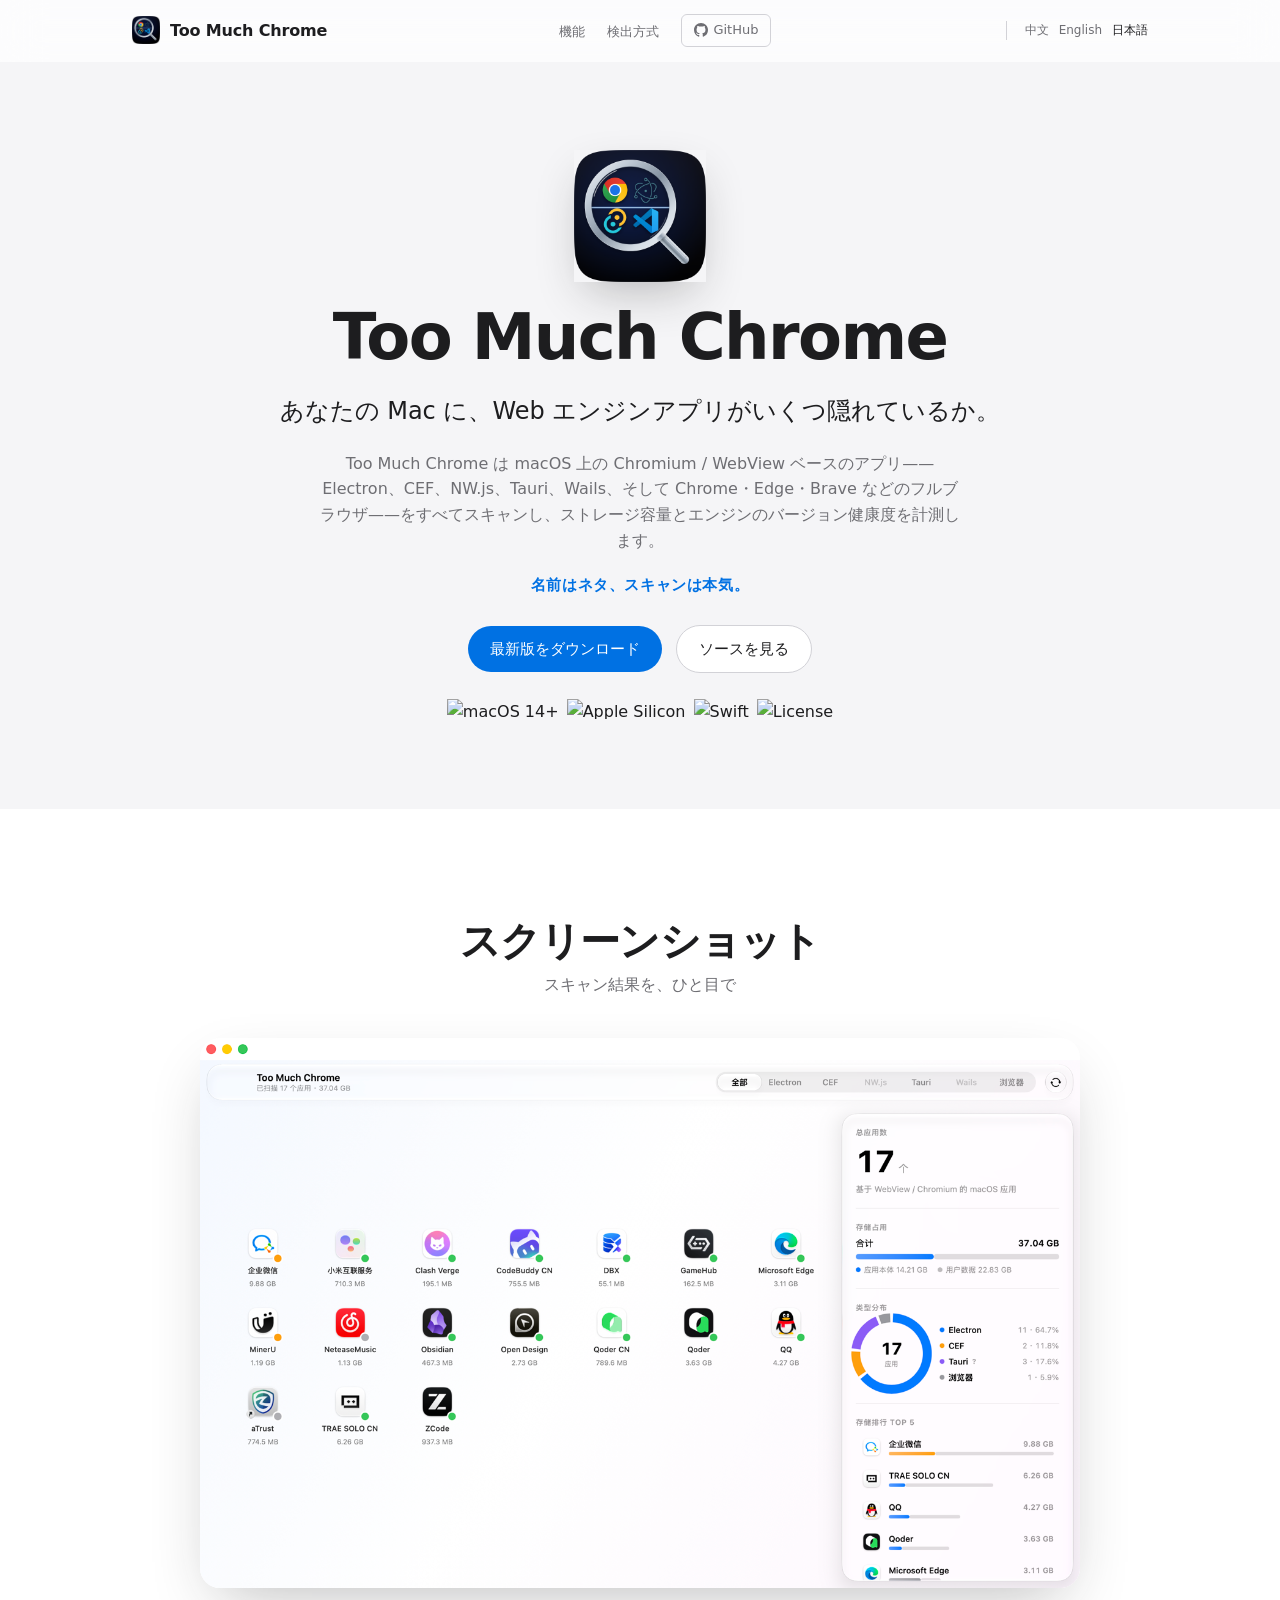
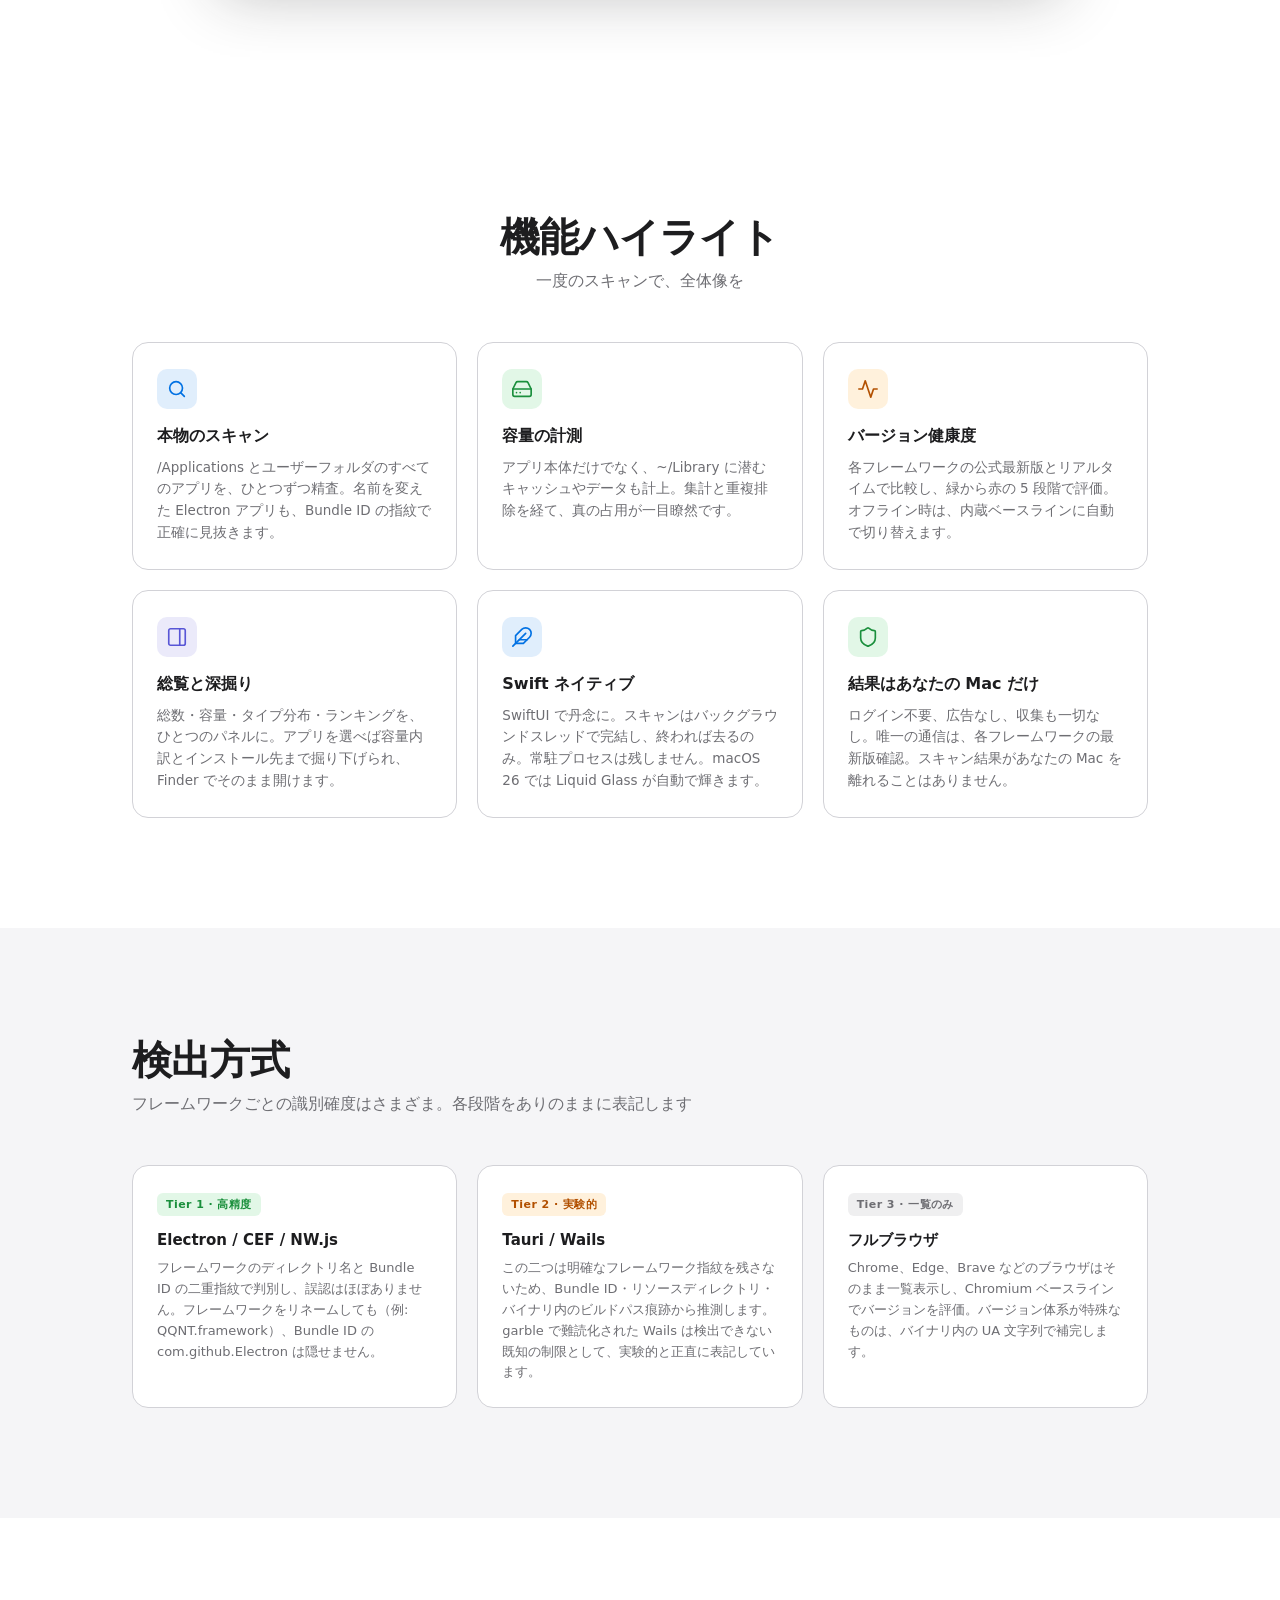
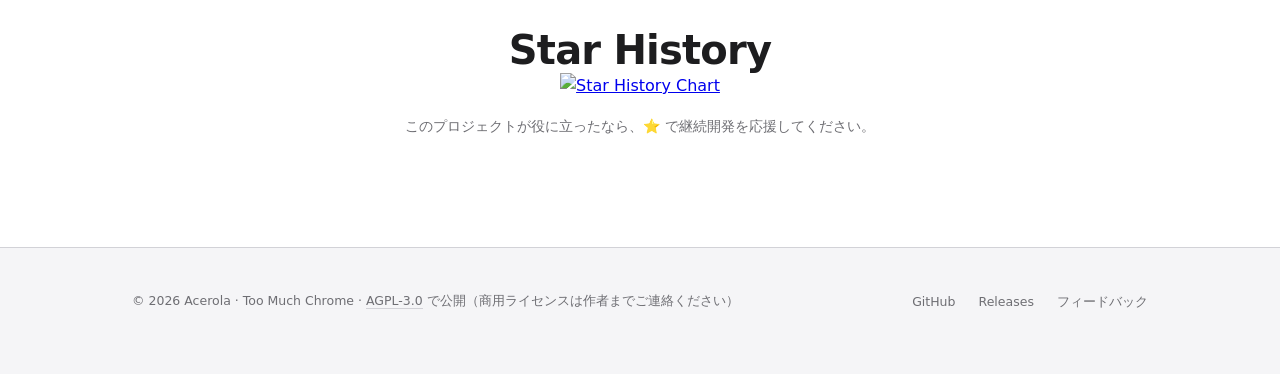
==== ja/index.html @ d46e48d6 "deploy: 041e52da0627bcde543d201df11c17fbe50423a0" ====
<!DOCTYPE html>
<html lang="ja">
<head>
<meta charset="UTF-8">
<meta name="viewport" content="width=device-width, initial-scale=1.0">
<title>Too Much Chrome — あなたの Mac に、Web エンジンアプリがいくつ隠れているか</title>
<meta name="description" content="Too Much Chrome は macOS 上の Chromium / WebView ベースのアプリをすべてスキャンし、ストレージ容量とバージョン健康度を計測します。名前はネタ。スキャンは本気。">
<link rel="icon" type="image/png" href="../images/icon-128.png" sizes="128x128">
<link rel="stylesheet" href="../style.css">
</head>
<body>

<nav class="nav" id="nav">
  <div class="nav-inner">
    <a class="nav-brand" href="#top">
      <img src="../images/icon-128.png" alt="Too Much Chrome icon">
      <span class="name">Too Much Chrome</span>
    </a>
    <ul class="nav-links">
      <li><a href="#features">機能</a></li>
      <li><a href="#tiers">検出方式</a></li>
      <li><a class="nav-github" href="https://github.com/Acerola-1/too-much-chrome" target="_blank" rel="noopener">
        <svg viewBox="0 0 16 16" fill="currentColor"><path d="M8 0C3.58 0 0 3.58 0 8c0 3.54 2.29 6.53 5.47 7.59.4.07.55-.17.55-.38 0-.19-.01-.82-.01-1.49-2.01.37-2.53-.49-2.69-.94-.09-.23-.48-.94-.82-1.13-.28-.15-.68-.52-.01-.53.63-.01 1.08.58 1.23.82.72 1.21 1.87.87 2.33.66.07-.52.28-.87.51-1.07-1.78-.2-3.64-.89-3.64-3.95 0-.87.31-1.59.82-2.15-.08-.2-.36-1.02.08-2.12 0 0 .67-.21 2.2.82.64-.18 1.32-.27 2-.27.68 0 1.36.09 2 .27 1.53-1.04 2.2-.82 2.2-.82.44 1.1.16 1.92.08 2.12.51.56.82 1.27.82 2.15 0 3.07-1.87 3.75-3.65 3.95.29.25.54.73.54 1.48 0 1.07-.01 1.93-.01 2.2 0 .21.15.46.55.38A8.01 8.01 0 0 0 16 8c0-4.42-3.58-8-8-8z"/></svg>
        GitHub
      </a></li>
    </ul>
    <div class="nav-lang">
      <a href="../zh/" onclick="try{localStorage.setItem('tmc-lang','zh')}catch(e){}">中文</a>
      <a href="../en/" onclick="try{localStorage.setItem('tmc-lang','en')}catch(e){}">English</a>
      <a href="../ja/" onclick="try{localStorage.setItem('tmc-lang','ja')}catch(e){}" style="color:var(--ink)">日本語</a>
    </div>
  </div>
</nav>

<section class="hero" id="top">
  <div class="section-inner">
    <img class="hero-icon fade-in" src="../images/icon.png" alt="Too Much Chrome icon" width="132" height="132">
    <h1 class="fade-in">Too Much Chrome</h1>
    <p class="tagline fade-in">あなたの Mac に、Web エンジンアプリがいくつ隠れているか。</p>
    <p class="desc fade-in">Too Much Chrome は macOS 上の Chromium / WebView ベースのアプリ——Electron、CEF、NW.js、Tauri、Wails、そして Chrome・Edge・Brave などのフルブラウザ——をすべてスキャンし、ストレージ容量とエンジンのバージョン健康度を計測します。</p>
    <p class="punchline fade-in">名前はネタ、スキャンは本気。</p>
    <div class="hero-actions fade-in">
      <a class="btn btn-primary" href="https://github.com/Acerola-1/too-much-chrome/releases/latest" target="_blank" rel="noopener">最新版をダウンロード</a>
      <a class="btn btn-secondary" href="https://github.com/Acerola-1/too-much-chrome" target="_blank" rel="noopener">ソースを見る</a>
    </div>
    <div class="badges fade-in">
      <img alt="macOS 14+" src="https://img.shields.io/badge/macOS-14%2B-111827?style=flat-square&logo=apple">
      <img alt="Apple Silicon" src="https://img.shields.io/badge/Apple%20Silicon-M%20series-2ECC71?style=flat-square&logo=apple">
      <img alt="Swift" src="https://img.shields.io/badge/Swift-SwiftUI-F05138?style=flat-square&logo=swift&logoColor=white">
      <img alt="License" src="https://img.shields.io/badge/license-AGPL--3.0-blue?style=flat-square">
    </div>
  </div>
</section>

<section class="screenshots" id="screenshots">
  <div class="section-inner">
    <h2 class="fade-in">スクリーンショット<span class="sub">スキャン結果を、ひと目で</span></h2>
    <div class="screenshot fade-in">
      <img src="../images/app-hero-light.png" alt="Too Much Chrome スキャン結果のメイン画面">
    </div>
  </div>
</section>

<section class="features" id="features">
  <div class="section-inner">
    <h2 class="fade-in">機能ハイライト<span class="sub">一度のスキャンで、全体像を</span></h2>
    <div class="feature-grid">
      <div class="feature-card fade-in">
        <div class="icon" style="background:rgba(0,113,227,.12);color:#0071e3"><svg viewBox="0 0 24 24" fill="none" stroke="currentColor" stroke-width="1.8" stroke-linecap="round" stroke-linejoin="round"><circle cx="11" cy="11" r="7"/><path d="m20 20-3.8-3.8"/></svg></div>
        <h3>本物のスキャン</h3>
        <p>/Applications とユーザーフォルダのすべてのアプリを、ひとつずつ精査。名前を変えた Electron アプリも、Bundle ID の指紋で正確に見抜きます。</p>
      </div>
      <div class="feature-card fade-in">
        <div class="icon" style="background:rgba(52,199,89,.14);color:#1a8f3c"><svg viewBox="0 0 24 24" fill="none" stroke="currentColor" stroke-width="1.8" stroke-linecap="round" stroke-linejoin="round"><path d="M22 12H2"/><path d="M5.45 5.11 2 12v6a2 2 0 0 0 2 2h16a2 2 0 0 0 2-2v-6l-3.45-6.89A2 2 0 0 0 16.76 4H7.24a2 2 0 0 0-1.79 1.11z"/><path d="M6 16h.01"/><path d="M10 16h.01"/></svg></div>
        <h3>容量の計測</h3>
        <p>アプリ本体だけでなく、~/Library に潜むキャッシュやデータも計上。集計と重複排除を経て、真の占用が一目瞭然です。</p>
      </div>
      <div class="feature-card fade-in">
        <div class="icon" style="background:rgba(255,159,10,.14);color:#b25000"><svg viewBox="0 0 24 24" fill="none" stroke="currentColor" stroke-width="1.8" stroke-linecap="round" stroke-linejoin="round"><path d="M22 12h-4l-3 9L9 3l-3 9H2"/></svg></div>
        <h3>バージョン健康度</h3>
        <p>各フレームワークの公式最新版とリアルタイムで比較し、緑から赤の 5 段階で評価。オフライン時は、内蔵ベースラインに自動で切り替えます。</p>
      </div>
      <div class="feature-card fade-in">
        <div class="icon" style="background:rgba(88,86,214,.12);color:#5856d6"><svg viewBox="0 0 24 24" fill="none" stroke="currentColor" stroke-width="1.8" stroke-linecap="round" stroke-linejoin="round"><rect x="3" y="3" width="18" height="18" rx="2"/><path d="M15 3v18"/></svg></div>
        <h3>総覧と深掘り</h3>
        <p>総数・容量・タイプ分布・ランキングを、ひとつのパネルに。アプリを選べば容量内訳とインストール先まで掘り下げられ、Finder でそのまま開けます。</p>
      </div>
      <div class="feature-card fade-in">
        <div class="icon" style="background:rgba(0,113,227,.12);color:#0071e3"><svg viewBox="0 0 24 24" fill="none" stroke="currentColor" stroke-width="1.8" stroke-linecap="round" stroke-linejoin="round"><path d="M20.24 12.24a6 6 0 0 0-8.49-8.49L5 10.5V19h8.5z"/><path d="M16 8 2 22"/><path d="M17.5 15H9"/></svg></div>
        <h3>Swift ネイティブ</h3>
        <p>SwiftUI で丹念に。スキャンはバックグラウンドスレッドで完結し、終われば去るのみ。常駐プロセスは残しません。macOS 26 では Liquid Glass が自動で輝きます。</p>
      </div>
      <div class="feature-card fade-in">
        <div class="icon" style="background:rgba(52,199,89,.14);color:#1a8f3c"><svg viewBox="0 0 24 24" fill="none" stroke="currentColor" stroke-width="1.8" stroke-linecap="round" stroke-linejoin="round"><path d="M20 13c0 5-3.5 7.5-7.66 8.95a1 1 0 0 1-.67-.01C7.5 20.5 4 18 4 13V6a1 1 0 0 1 1-1c2 0 4.5-1.2 6.24-2.72a1.17 1.17 0 0 1 1.52 0C14.51 3.81 17 5 19 5a1 1 0 0 1 1 1z"/></svg></div>
        <h3>結果はあなたの Mac だけ</h3>
        <p>ログイン不要、広告なし、収集も一切なし。唯一の通信は、各フレームワークの最新版確認。スキャン結果があなたの Mac を離れることはありません。</p>
      </div>
    </div>
  </div>
</section>

<section class="tiers" id="tiers">
  <div class="section-inner">
    <h2 class="fade-in">検出方式<span class="sub">フレームワークごとの識別確度はさまざま。各段階をありのままに表記します</span></h2>
    <div class="tiers-grid">
      <div class="tier-card fade-in">
        <span class="tier-tag" style="background:rgba(52,199,89,.14);color:#1a8f3c">Tier 1 · 高精度</span>
        <h3>Electron / CEF / NW.js</h3>
        <p>フレームワークのディレクトリ名と Bundle ID の二重指紋で判別し、誤認はほぼありません。フレームワークをリネームしても（例: QQNT.framework）、Bundle ID の com.github.Electron は隠せません。</p>
      </div>
      <div class="tier-card fade-in">
        <span class="tier-tag" style="background:rgba(255,159,10,.14);color:#b25000">Tier 2 · 実験的</span>
        <h3>Tauri / Wails</h3>
        <p>この二つは明確なフレームワーク指紋を残さないため、Bundle ID・リソースディレクトリ・バイナリ内のビルドパス痕跡から推測します。garble で難読化された Wails は検出できない既知の制限として、実験的と正直に表記しています。</p>
      </div>
      <div class="tier-card fade-in">
        <span class="tier-tag" style="background:rgba(142,142,147,.14);color:#6e6e73">Tier 3 · 一覧のみ</span>
        <h3>フルブラウザ</h3>
        <p>Chrome、Edge、Brave などのブラウザはそのまま一覧表示し、Chromium ベースラインでバージョンを評価。バージョン体系が特殊なものは、バイナリ内の UA 文字列で補完します。</p>
      </div>
    </div>
  </div>
</section>

<section class="star" id="star">
  <div class="section-inner">
    <h2 class="fade-in">Star History</h2>
    <div class="fade-in">
      <a href="https://star-history.com/#Acerola-1/too-much-chrome&Date">
        <picture>
          <source media="(prefers-color-scheme: dark)" srcset="https://api.star-history.com/svg?repos=Acerola-1/too-much-chrome&type=Date&theme=dark" />
          <source media="(prefers-color-scheme: light)" srcset="https://api.star-history.com/svg?repos=Acerola-1/too-much-chrome&type=Date" />
          <img alt="Star History Chart" src="https://api.star-history.com/svg?repos=Acerola-1/too-much-chrome&type=Date" width="720" style="max-width:100%" />
        </picture>
      </a>
    </div>
    <p class="fade-in">このプロジェクトが役に立ったなら、⭐ で継続開発を応援してください。</p>
  </div>
</section>

<footer class="footer">
  <div class="section-inner">
    <p>© 2026 Acerola · Too Much Chrome · <a href="https://github.com/Acerola-1/too-much-chrome/blob/main/LICENSE" target="_blank" rel="noopener">AGPL-3.0</a> で公開（商用ライセンスは作者までご連絡ください）</p>
    <div class="links">
      <a href="https://github.com/Acerola-1/too-much-chrome" target="_blank" rel="noopener">GitHub</a>
      <a href="https://github.com/Acerola-1/too-much-chrome/releases" target="_blank" rel="noopener">Releases</a>
      <a href="https://github.com/Acerola-1/too-much-chrome/issues" target="_blank" rel="noopener">フィードバック</a>
    </div>
  </div>
</footer>

<script>
(function(){
  var nav=document.getElementById('nav');
  window.addEventListener('scroll',function(){nav.classList.toggle('scrolled',window.scrollY>10);},{passive:true});
  var io=new IntersectionObserver(function(entries){
    entries.forEach(function(e){if(e.isIntersecting){e.target.classList.add('visible');io.unobserve(e.target);}});
  },{threshold:0.12});
  document.querySelectorAll('.fade-in').forEach(function(el){io.observe(el);});
})();
</script>
</body>
</html>
---- style.css ----
/* Too Much Chrome — 官网共享样式（Apple 设计令牌，浅色） */
:root{
  --bg:#f5f5f7;
  --ink:#1d1d1f;
  --accent:#0071e3;
  --link:#0066cc;
  --muted:#6e6e73;
  --border:#d2d2d7;
  --green:#34c759;
  --orange:#ff9f0a;
  --red:#ff3b30;
  --glass:rgba(255,255,255,.72);
  --display:"SF Pro Display",system-ui,-apple-system,"Segoe UI","Helvetica Neue",Arial,sans-serif;
  --body:"SF Pro Text",system-ui,-apple-system,"Segoe UI","Helvetica Neue",Arial,sans-serif;
}
*{box-sizing:border-box;margin:0;padding:0;}
html{scroll-behavior:smooth;}
body{
  background:var(--bg);
  font-family:var(--body);
  color:var(--ink);
  -webkit-font-smoothing:antialiased;
  line-height:1.6;
  overflow-x:hidden;
}

/* ============ 导航 ============ */
.nav{
  position:fixed;top:0;left:0;right:0;z-index:1000;
  padding:14px 0;
  background:var(--glass);
  backdrop-filter:blur(20px) saturate(180%);
  -webkit-backdrop-filter:blur(20px) saturate(180%);
  border-bottom:1px solid transparent;
  transition:border-color .3s ease, box-shadow .3s ease;
}
.nav.scrolled{
  border-bottom-color:var(--border);
  box-shadow:0 1px 12px rgba(0,0,0,.06);
}
.nav-inner{
  max-width:1080px;margin:0 auto;padding:0 32px;
  display:flex;align-items:center;justify-content:space-between;
}
.nav-brand{display:flex;align-items:center;gap:10px;text-decoration:none;color:var(--ink);}
.nav-brand img{width:28px;height:28px;}
.nav-brand .name{font-family:var(--display);font-weight:600;font-size:16px;letter-spacing:-.01em;}
.nav-links{display:flex;align-items:center;gap:22px;list-style:none;}
.nav-links a{color:var(--muted);text-decoration:none;font-size:13px;font-weight:500;transition:color .2s;}
.nav-links a:hover{color:var(--ink);}
.nav-lang{display:flex;align-items:center;gap:10px;border-left:1px solid var(--border);padding-left:18px;margin-left:2px;}
.nav-lang a{font-size:12px;color:var(--muted);text-decoration:none;}
.nav-lang a:hover{color:var(--link);}
.nav-github{
  display:inline-flex;align-items:center;gap:5px;
  padding:5px 12px;border:1px solid var(--border);border-radius:6px;
  font-size:12px;font-weight:500;color:var(--muted);
  text-decoration:none;transition:border-color .2s,color .2s;
}
.nav-github:hover{border-color:#999;color:var(--ink);}
.nav-github svg{width:14px;height:14px;}

/* ============ 区块通用 ============ */
section{padding:110px 0;}
.section-inner{max-width:1080px;margin:0 auto;padding:0 32px;}
.kicker{font-size:15px;font-weight:600;color:var(--accent);letter-spacing:.02em;margin-bottom:10px;}
h1{font-family:var(--display);font-weight:600;letter-spacing:-.025em;line-height:1.1;}
h2{font-family:var(--display);font-weight:600;letter-spacing:-.02em;line-height:1.12;font-size:clamp(30px,4vw,40px);}
h2 .sub{display:block;font-size:16px;color:var(--muted);font-weight:400;margin-top:12px;letter-spacing:0;}
.lead{font-size:17px;line-height:1.7;color:var(--muted);font-weight:400;max-width:680px;}

/* 滚动淡入 */
.fade-in{opacity:0;transform:translateY(28px);transition:opacity .7s ease,transform .7s ease;}
.fade-in.visible{opacity:1;transform:translateY(0);}

/* ============ Hero ============ */
.hero{padding:150px 0 90px;text-align:center;}
.hero .section-inner{display:flex;flex-direction:column;align-items:center;gap:20px;}
.hero-icon{width:132px;height:132px;box-shadow:0 18px 48px -12px rgba(29,29,31,.3);}
.hero h1{font-size:clamp(42px,6vw,64px);}
.hero .tagline{font-size:clamp(19px,2.4vw,24px);font-weight:500;color:var(--ink);}
.hero .desc{max-width:640px;color:var(--muted);font-size:16px;}
.hero .punchline{font-size:15px;font-weight:600;color:var(--accent);letter-spacing:.04em;}
.hero-actions{display:flex;gap:14px;margin-top:8px;align-items:center;justify-content:center;flex-wrap:wrap;}
.btn{
  display:inline-flex;align-items:center;gap:7px;
  padding:11px 22px;border-radius:980px;
  font-size:15px;font-weight:500;text-decoration:none;
  transition:transform .15s ease,box-shadow .2s ease,background .2s ease;
}
.btn-primary{background:var(--accent);color:#fff;}
.btn-primary:hover{transform:translateY(-1px);box-shadow:0 8px 20px -6px rgba(0,113,227,.5);}
.btn-secondary{background:#fff;color:var(--ink);border:1px solid var(--border);}
.btn-secondary:hover{transform:translateY(-1px);}
.badges{display:flex;gap:8px;flex-wrap:wrap;justify-content:center;margin-top:6px;}
.badges img{height:20px;}

/* ============ 界面预览 ============ */
.screenshots{background:#fff;}
.screenshots h2{text-align:center;}
.screenshots h2 .sub{margin-left:auto;margin-right:auto;max-width:560px;}
.screenshot{margin-top:44px;text-align:center;}
.screenshot img{
  width:100%;max-width:880px;border-radius:20px;
  box-shadow:0 24px 60px -20px rgba(29,29,31,.3);
}

/* ============ 功能网格 ============ */
.features{background:#fff;}
.features h2{text-align:center;}
.features h2 .sub{margin-left:auto;margin-right:auto;max-width:560px;}
.feature-grid{display:grid;grid-template-columns:repeat(3,1fr);gap:20px;margin-top:52px;}
.feature-card{
  border:1px solid var(--border);border-radius:16px;background:#fff;
  padding:26px 24px;transition:transform .2s ease,box-shadow .2s ease;
}
.feature-card:hover{transform:translateY(-3px);box-shadow:0 14px 34px -14px rgba(29,29,31,.18);}
.feature-card .icon{
  width:40px;height:40px;border-radius:10px;
  display:flex;align-items:center;justify-content:center;
  margin-bottom:14px;
}
.feature-card .icon svg{width:22px;height:22px;}
.feature-card h3{font-size:16px;font-weight:600;margin-bottom:8px;}
.feature-card p{font-size:13.5px;color:var(--muted);}

/* ============ 检测分层 ============ */
.tiers-grid{display:grid;grid-template-columns:repeat(3,1fr);gap:20px;margin-top:52px;}
.tier-card{border:1px solid var(--border);border-radius:16px;background:#fff;padding:24px;}
.tier-card .tier-tag{
  display:inline-block;font-size:11px;font-weight:600;letter-spacing:.04em;
  padding:3px 9px;border-radius:6px;margin-bottom:12px;
}
.tier-card h3{font-size:15px;font-weight:600;margin-bottom:6px;}
.tier-card p{font-size:13px;color:var(--muted);}

/* ============ Star History ============ */
.star{text-align:center;background:#fff;}
.star p{margin-top:16px;color:var(--muted);font-size:14px;}

/* ============ 页脚 ============ */
.footer{padding:40px 0 60px;border-top:1px solid var(--border);}
.footer .section-inner{display:flex;align-items:center;justify-content:space-between;flex-wrap:wrap;gap:16px;}
.footer p{font-size:12.5px;color:var(--muted);}
.footer p a{color:var(--muted);text-decoration:none;border-bottom:1px solid var(--border);transition:color .2s,border-color .2s;}
.footer p a:hover{color:var(--link);border-color:var(--link);}
.footer .links a{font-size:12.5px;color:var(--muted);text-decoration:none;margin-left:18px;}
.footer .links a:hover{color:var(--link);}

@media (max-width:900px){
  .feature-grid,.tiers-grid{grid-template-columns:repeat(2,1fr);}
  .nav-links{display:none;}
}
@media (max-width:600px){
  .feature-grid,.tiers-grid{grid-template-columns:1fr;}
  section{padding:80px 0;}
}
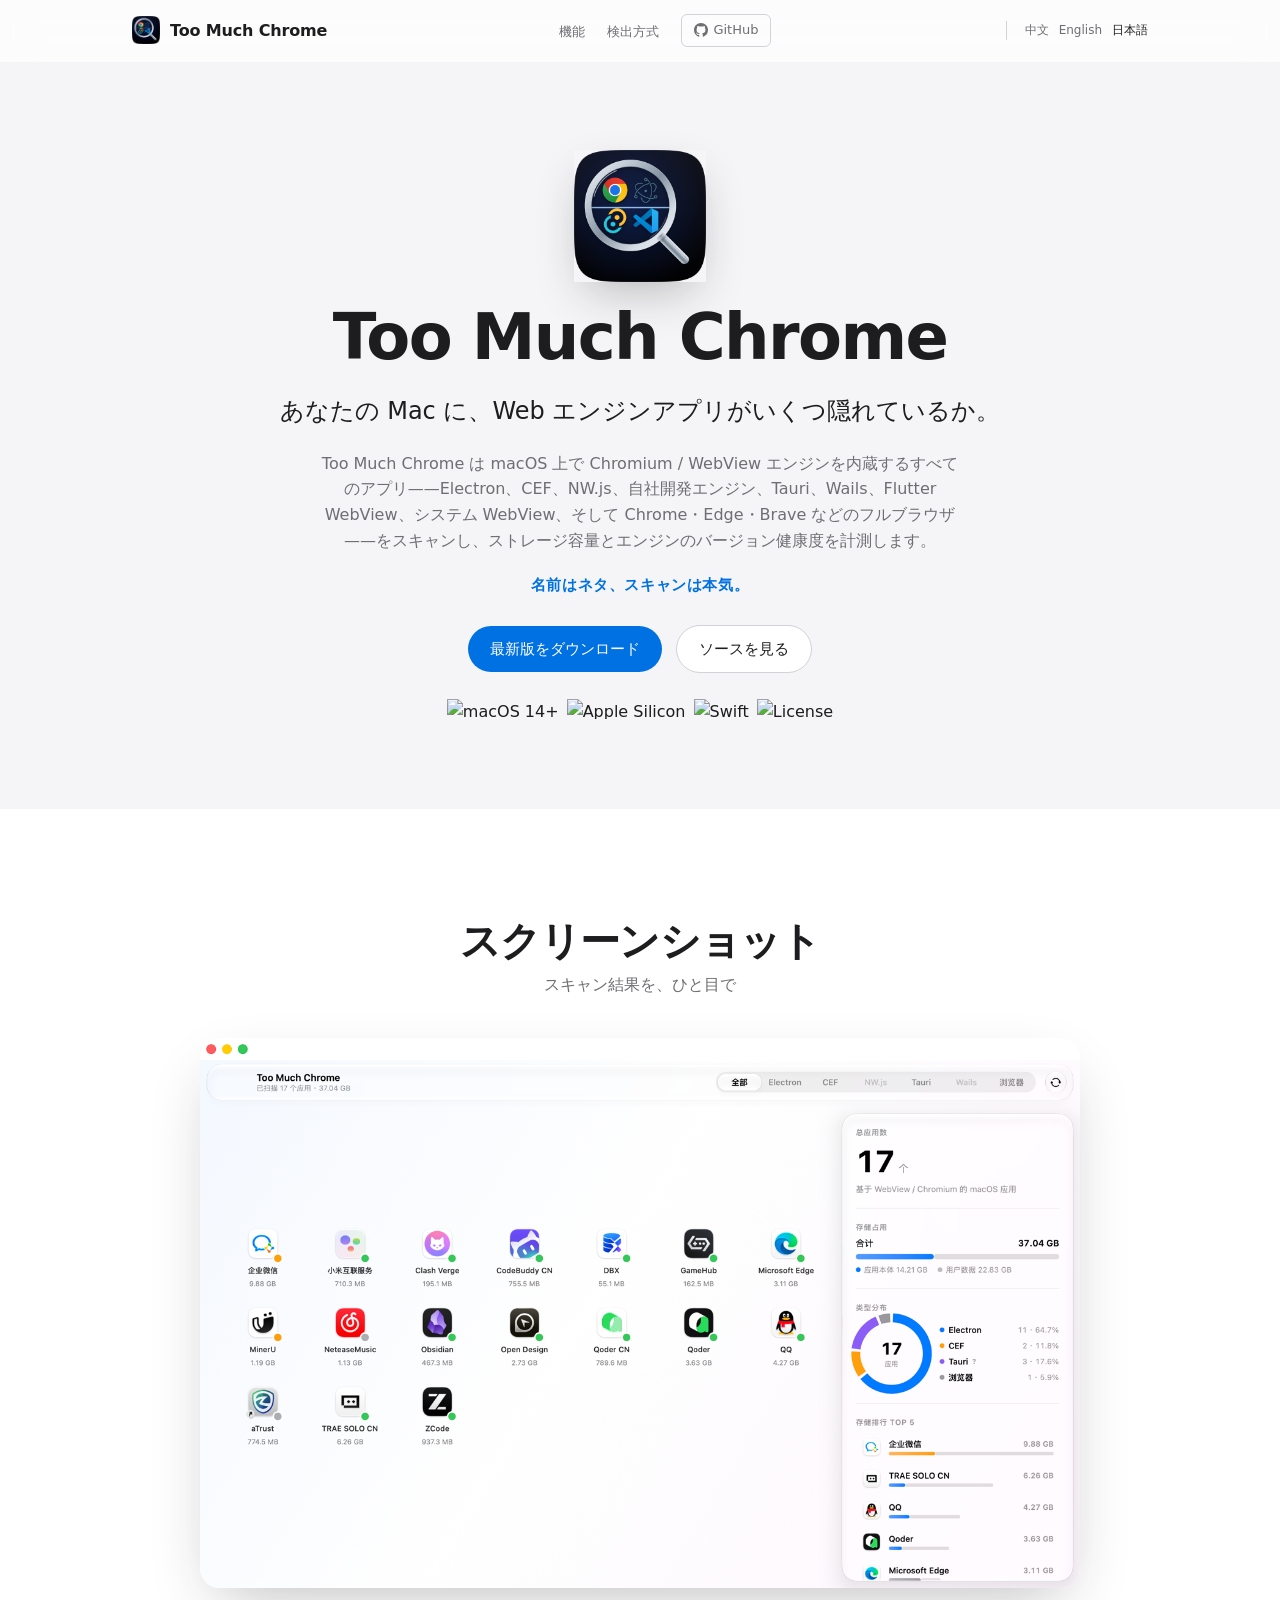
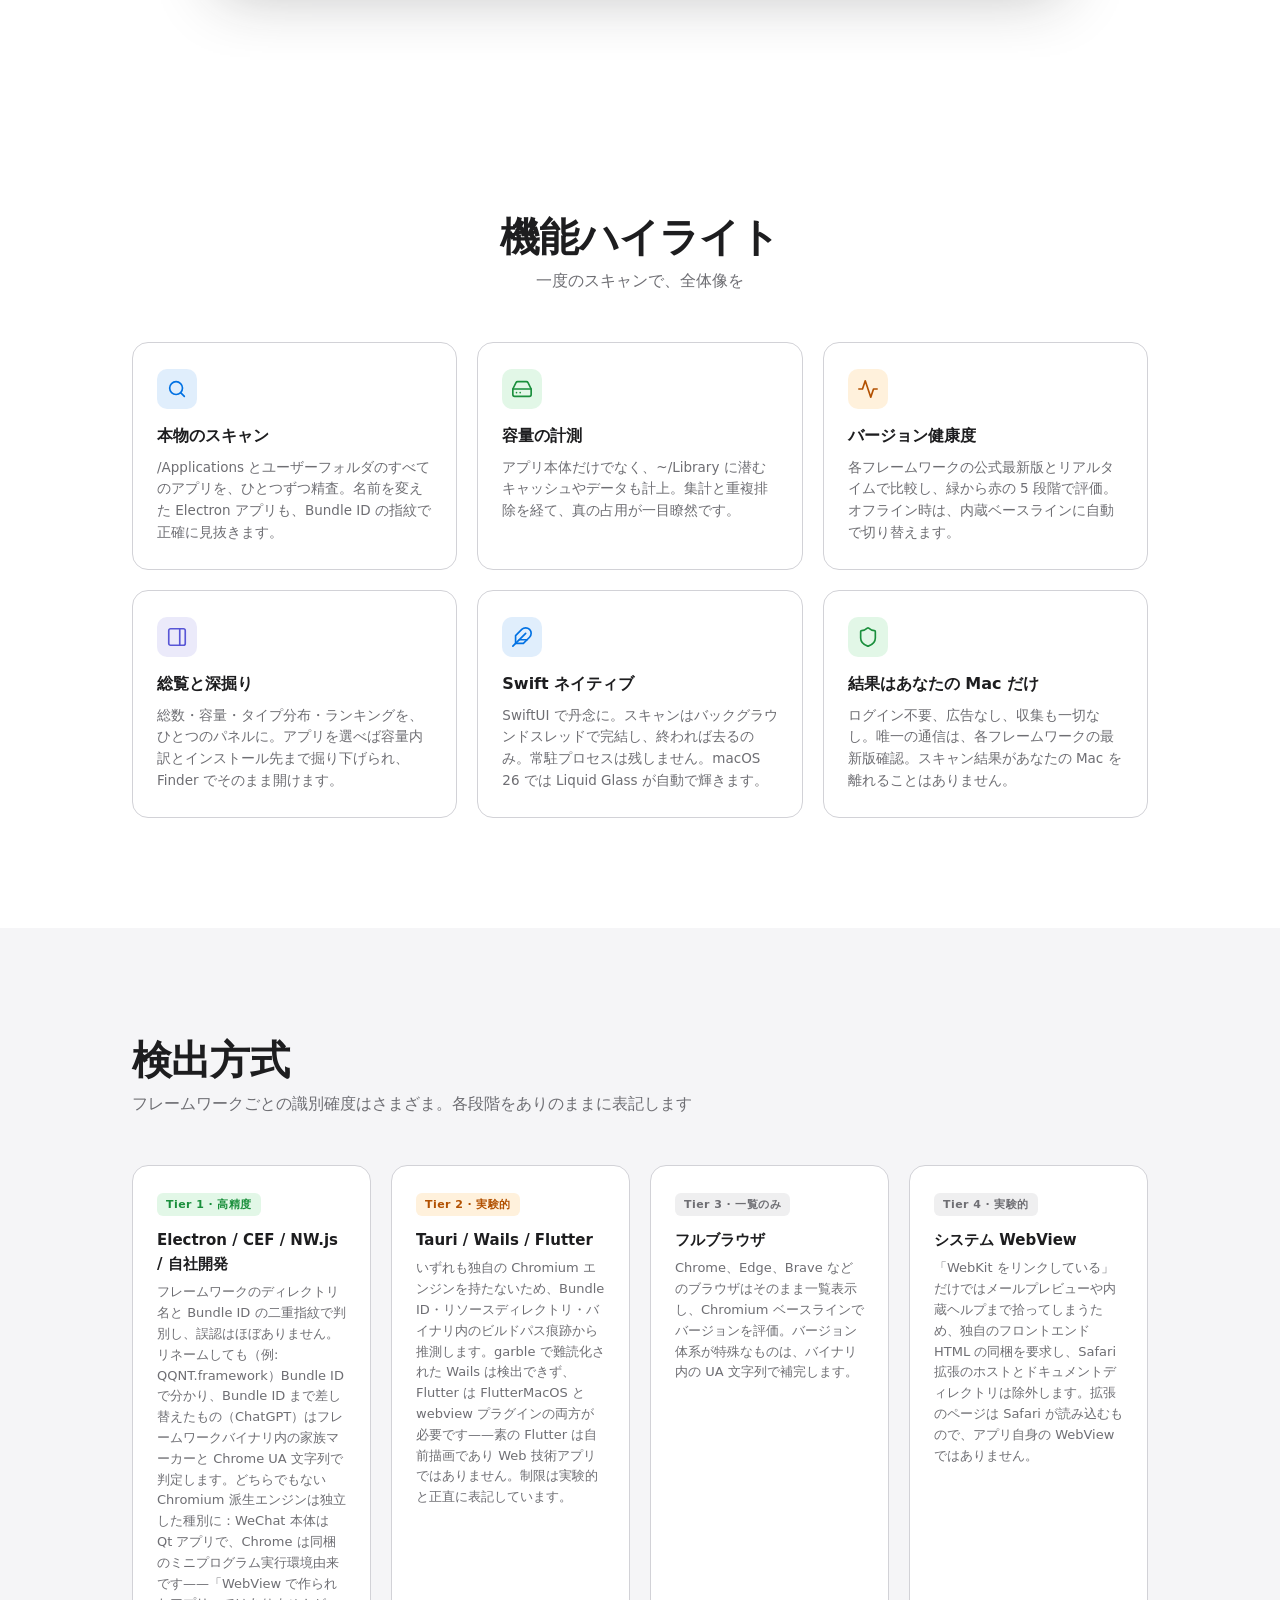
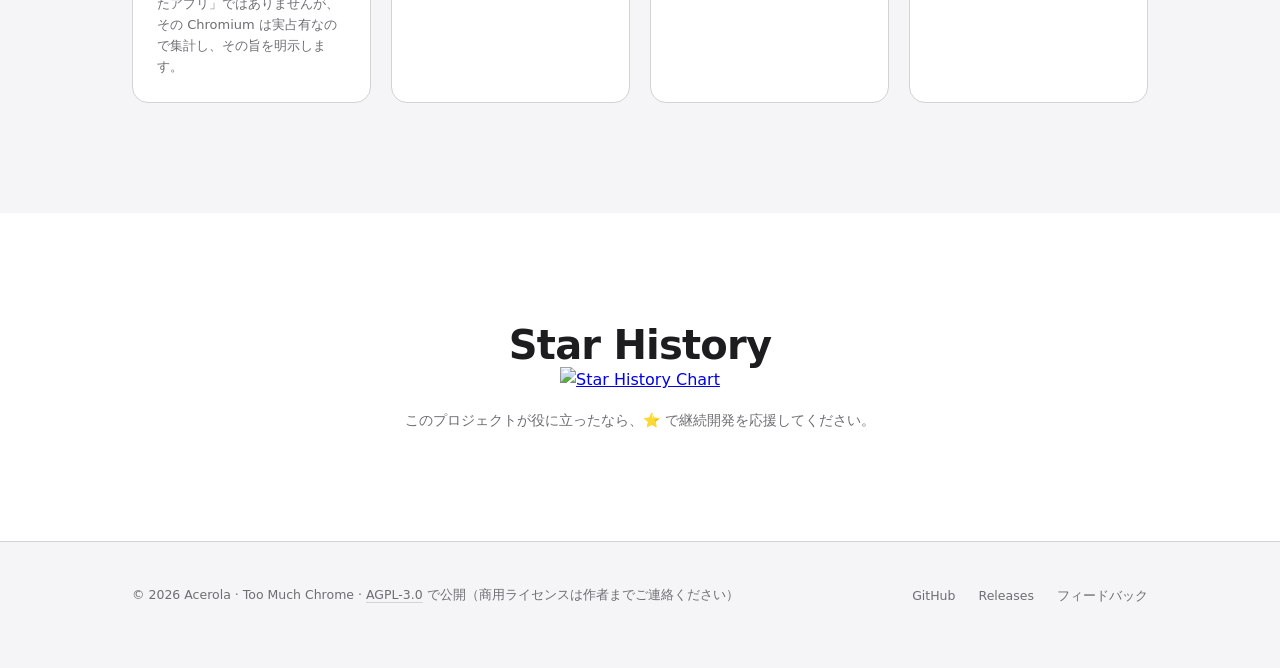
==== commit b5e9b21a: "deploy: 2f772a44485a4c152da218527a13a123dd29f085" ====
--- a/ja/index.html
+++ b/ja/index.html
@@ -37,7 +37,7 @@
     <img class="hero-icon fade-in" src="../images/icon.png" alt="Too Much Chrome icon" width="132" height="132">
     <h1 class="fade-in">Too Much Chrome</h1>
     <p class="tagline fade-in">あなたの Mac に、Web エンジンアプリがいくつ隠れているか。</p>
-    <p class="desc fade-in">Too Much Chrome は macOS 上の Chromium / WebView ベースのアプリ——Electron、CEF、NW.js、Tauri、Wails、そして Chrome・Edge・Brave などのフルブラウザ——をすべてスキャンし、ストレージ容量とエンジンのバージョン健康度を計測します。</p>
+    <p class="desc fade-in">Too Much Chrome は macOS 上で Chromium / WebView エンジンを内蔵するすべてのアプリ——Electron、CEF、NW.js、自社開発エンジン、Tauri、Wails、Flutter WebView、システム WebView、そして Chrome・Edge・Brave などのフルブラウザ——をスキャンし、ストレージ容量とエンジンのバージョン健康度を計測します。</p>
     <p class="punchline fade-in">名前はネタ、スキャンは本気。</p>
     <div class="hero-actions fade-in">
       <a class="btn btn-primary" href="https://github.com/Acerola-1/too-much-chrome/releases/latest" target="_blank" rel="noopener">最新版をダウンロード</a>
@@ -105,18 +105,23 @@
     <div class="tiers-grid">
       <div class="tier-card fade-in">
         <span class="tier-tag" style="background:rgba(52,199,89,.14);color:#1a8f3c">Tier 1 · 高精度</span>
-        <h3>Electron / CEF / NW.js</h3>
-        <p>フレームワークのディレクトリ名と Bundle ID の二重指紋で判別し、誤認はほぼありません。フレームワークをリネームしても（例: QQNT.framework）、Bundle ID の com.github.Electron は隠せません。</p>
+        <h3>Electron / CEF / NW.js / 自社開発</h3>
+        <p>フレームワークのディレクトリ名と Bundle ID の二重指紋で判別し、誤認はほぼありません。リネームしても（例: QQNT.framework）Bundle ID で分かり、Bundle ID まで差し替えたもの（ChatGPT）はフレームワークバイナリ内の家族マーカーと Chrome UA 文字列で判定します。どちらでもない Chromium 派生エンジンは独立した種別に：WeChat 本体は Qt アプリで、Chrome は同梱のミニプログラム実行環境由来です——「WebView で作られたアプリ」ではありませんが、その Chromium は実占有なので集計し、その旨を明示します。</p>
       </div>
       <div class="tier-card fade-in">
         <span class="tier-tag" style="background:rgba(255,159,10,.14);color:#b25000">Tier 2 · 実験的</span>
-        <h3>Tauri / Wails</h3>
-        <p>この二つは明確なフレームワーク指紋を残さないため、Bundle ID・リソースディレクトリ・バイナリ内のビルドパス痕跡から推測します。garble で難読化された Wails は検出できない既知の制限として、実験的と正直に表記しています。</p>
+        <h3>Tauri / Wails / Flutter</h3>
+        <p>いずれも独自の Chromium エンジンを持たないため、Bundle ID・リソースディレクトリ・バイナリ内のビルドパス痕跡から推測します。garble で難読化された Wails は検出できず、Flutter は FlutterMacOS と webview プラグインの両方が必要です——素の Flutter は自前描画であり Web 技術アプリではありません。制限は実験的と正直に表記しています。</p>
       </div>
       <div class="tier-card fade-in">
         <span class="tier-tag" style="background:rgba(142,142,147,.14);color:#6e6e73">Tier 3 · 一覧のみ</span>
         <h3>フルブラウザ</h3>
         <p>Chrome、Edge、Brave などのブラウザはそのまま一覧表示し、Chromium ベースラインでバージョンを評価。バージョン体系が特殊なものは、バイナリ内の UA 文字列で補完します。</p>
+      </div>
+      <div class="tier-card fade-in">
+        <span class="tier-tag" style="background:rgba(142,142,147,.14);color:#6e6e73">Tier 4 · 実験的</span>
+        <h3>システム WebView</h3>
+        <p>「WebKit をリンクしている」だけではメールプレビューや内蔵ヘルプまで拾ってしまうため、独自のフロントエンド HTML の同梱を要求し、Safari 拡張のホストとドキュメントディレクトリは除外します。拡張のページは Safari が読み込むもので、アプリ自身の WebView ではありません。</p>
       </div>
     </div>
   </div>
--- a/style.css
+++ b/style.css
@@ -125,7 +125,7 @@
 .feature-card p{font-size:13.5px;color:var(--muted);}
 
 /* ============ 检测分层 ============ */
-.tiers-grid{display:grid;grid-template-columns:repeat(3,1fr);gap:20px;margin-top:52px;}
+.tiers-grid{display:grid;grid-template-columns:repeat(4,1fr);gap:20px;margin-top:52px;}
 .tier-card{border:1px solid var(--border);border-radius:16px;background:#fff;padding:24px;}
 .tier-card .tier-tag{
   display:inline-block;font-size:11px;font-weight:600;letter-spacing:.04em;
@@ -147,6 +147,10 @@
 .footer .links a{font-size:12.5px;color:var(--muted);text-decoration:none;margin-left:18px;}
 .footer .links a:hover{color:var(--link);}
 
+/* 4 列在这个区间会窄到每行只剩二十来个字，提前折成 2×2 */
+@media (max-width:1180px){
+  .tiers-grid{grid-template-columns:repeat(2,1fr);}
+}
 @media (max-width:900px){
   .feature-grid,.tiers-grid{grid-template-columns:repeat(2,1fr);}
   .nav-links{display:none;}
